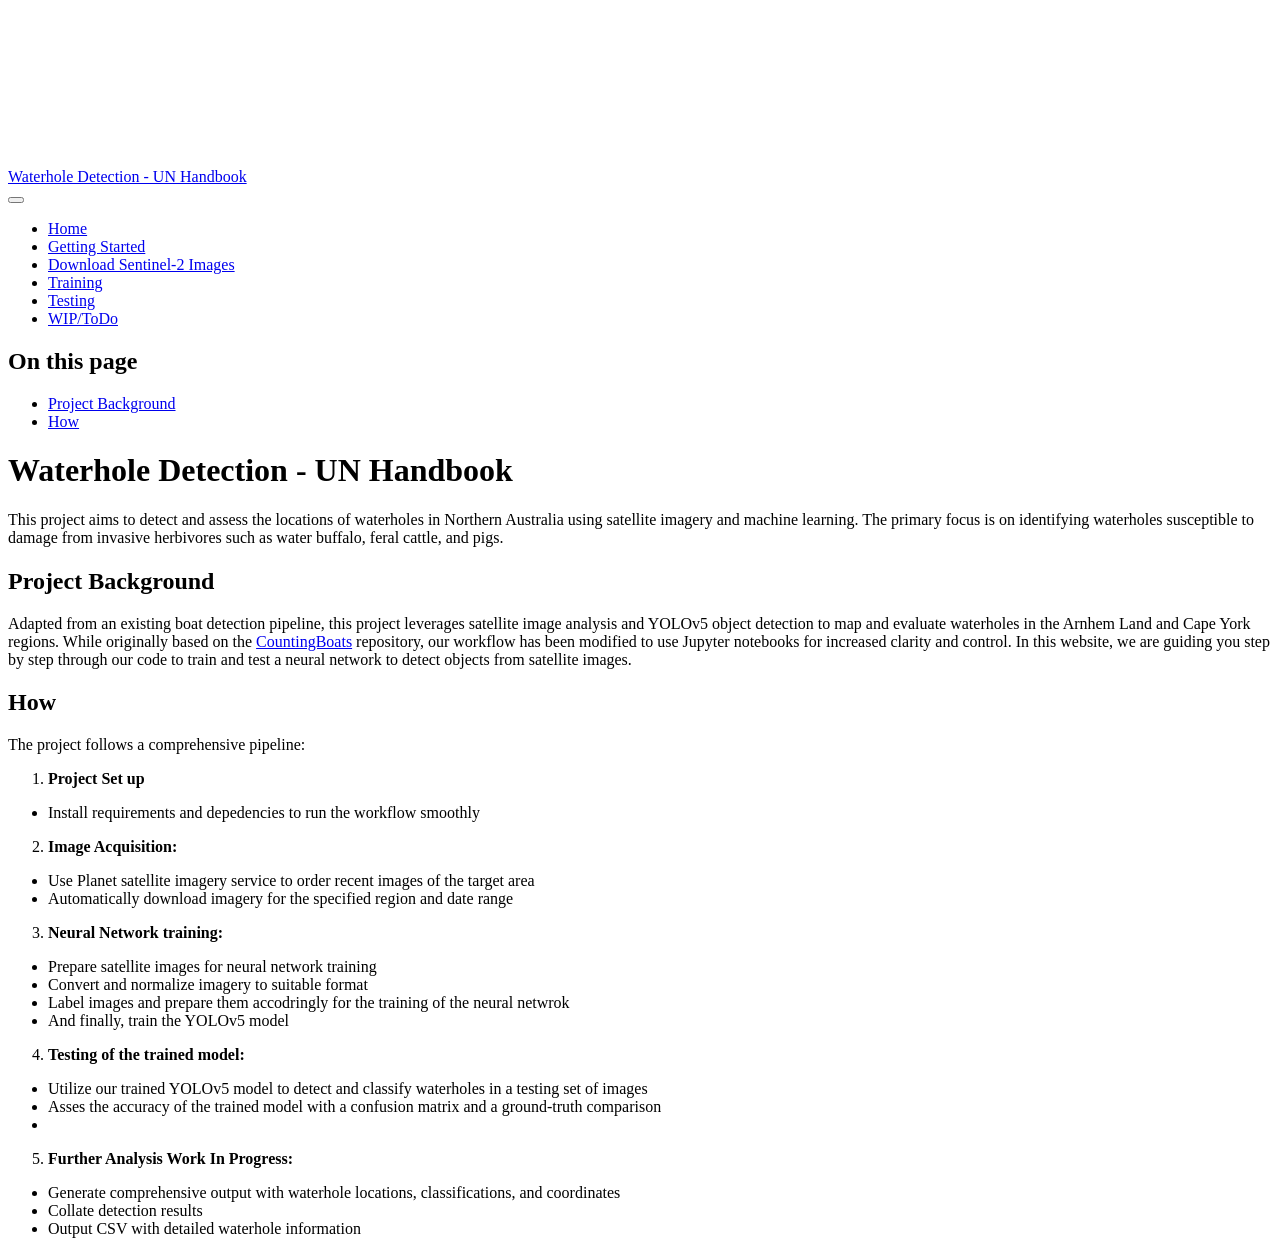
==== docs/index.html @ 1f5b68f4 "checked and updated the GEE download script" ====
<!DOCTYPE html>
<html xmlns="http://www.w3.org/1999/xhtml" lang="en" xml:lang="en"><head>

<meta charset="utf-8">
<meta name="generator" content="quarto-1.8.24">

<meta name="viewport" content="width=device-width, initial-scale=1.0, user-scalable=yes">


<title>Waterhole Detection - UN Handbook</title>
<style>
code{white-space: pre-wrap;}
span.smallcaps{font-variant: small-caps;}
div.columns{display: flex; gap: min(4vw, 1.5em);}
div.column{flex: auto; overflow-x: auto;}
div.hanging-indent{margin-left: 1.5em; text-indent: -1.5em;}
ul.task-list{list-style: none;}
ul.task-list li input[type="checkbox"] {
  width: 0.8em;
  margin: 0 0.8em 0.2em -1em; /* quarto-specific, see https://github.com/quarto-dev/quarto-cli/issues/4556 */ 
  vertical-align: middle;
}
</style>


<script src="site_libs/quarto-nav/quarto-nav.js"></script>
<script src="site_libs/quarto-nav/headroom.min.js"></script>
<script src="site_libs/clipboard/clipboard.min.js"></script>
<script src="site_libs/quarto-search/autocomplete.umd.js"></script>
<script src="site_libs/quarto-search/fuse.min.js"></script>
<script src="site_libs/quarto-search/quarto-search.js"></script>
<meta name="quarto:offset" content="./">
<link href="./icon.png" rel="icon" type="image/png">
<script src="site_libs/quarto-html/quarto.js" type="module"></script>
<script src="site_libs/quarto-html/tabsets/tabsets.js" type="module"></script>
<script src="site_libs/quarto-html/axe/axe-check.js" type="module"></script>
<script src="site_libs/quarto-html/popper.min.js"></script>
<script src="site_libs/quarto-html/tippy.umd.min.js"></script>
<script src="site_libs/quarto-html/anchor.min.js"></script>
<link href="site_libs/quarto-html/tippy.css" rel="stylesheet">
<link href="site_libs/quarto-html/quarto-syntax-highlighting-dc55a5b9e770e841cd82e46aadbfb9b0.css" rel="stylesheet" id="quarto-text-highlighting-styles">
<script src="site_libs/bootstrap/bootstrap.min.js"></script>
<link href="site_libs/bootstrap/bootstrap-icons.css" rel="stylesheet">
<link href="site_libs/bootstrap/bootstrap-5b4ad623e5705c0698d39aec6f10cf02.min.css" rel="stylesheet" append-hash="true" id="quarto-bootstrap" data-mode="light">
<script id="quarto-search-options" type="application/json">{
  "location": "navbar",
  "copy-button": false,
  "collapse-after": 3,
  "panel-placement": "end",
  "type": "overlay",
  "limit": 50,
  "keyboard-shortcut": [
    "f",
    "/",
    "s"
  ],
  "show-item-context": false,
  "language": {
    "search-no-results-text": "No results",
    "search-matching-documents-text": "matching documents",
    "search-copy-link-title": "Copy link to search",
    "search-hide-matches-text": "Hide additional matches",
    "search-more-match-text": "more match in this document",
    "search-more-matches-text": "more matches in this document",
    "search-clear-button-title": "Clear",
    "search-text-placeholder": "",
    "search-detached-cancel-button-title": "Cancel",
    "search-submit-button-title": "Submit",
    "search-label": "Search"
  }
}</script>


<link rel="stylesheet" href="styles.css">
</head>

<body class="nav-fixed quarto-light">

<div id="quarto-search-results"></div>
  <header id="quarto-header" class="headroom fixed-top">
    <nav class="navbar navbar-expand-lg " data-bs-theme="dark">
      <div class="navbar-container container-fluid">
      <div class="navbar-brand-container mx-auto">
    <a href="./index.html" class="navbar-brand navbar-brand-logo">
    </a>
    <a class="navbar-brand" href="./index.html">
    <span class="navbar-title">Waterhole Detection - UN Handbook</span>
    </a>
  </div>
            <div id="quarto-search" class="" title="Search"></div>
          <button class="navbar-toggler" type="button" data-bs-toggle="collapse" data-bs-target="#navbarCollapse" aria-controls="navbarCollapse" role="menu" aria-expanded="false" aria-label="Toggle navigation" onclick="if (window.quartoToggleHeadroom) { window.quartoToggleHeadroom(); }">
  <span class="navbar-toggler-icon"></span>
</button>
          <div class="collapse navbar-collapse" id="navbarCollapse">
            <ul class="navbar-nav navbar-nav-scroll me-auto">
  <li class="nav-item">
    <a class="nav-link active" href="./index.html" aria-current="page"> 
<span class="menu-text">Home</span></a>
  </li>  
  <li class="nav-item">
    <a class="nav-link" href="./about.html"> 
<span class="menu-text">Getting Started</span></a>
  </li>  
  <li class="nav-item">
    <a class="nav-link" href="./S2_download_GEE.html"> 
<span class="menu-text">Download Sentinel-2 Images</span></a>
  </li>  
  <li class="nav-item">
    <a class="nav-link" href="./From_tif_to_trainable_UN.html"> 
<span class="menu-text">Training</span></a>
  </li>  
  <li class="nav-item">
    <a class="nav-link" href="./post_training_UN.html"> 
<span class="menu-text">Testing</span></a>
  </li>  
  <li class="nav-item">
    <a class="nav-link" href="./WIP_toDo_for_Scott&amp;Adri.html"> 
<span class="menu-text">WIP/ToDo</span></a>
  </li>  
</ul>
          </div> <!-- /navcollapse -->
            <div class="quarto-navbar-tools">
</div>
      </div> <!-- /container-fluid -->
    </nav>
</header>
<!-- content -->
<div id="quarto-content" class="quarto-container page-columns page-rows-contents page-layout-article page-navbar">
<!-- sidebar -->
<!-- margin-sidebar -->
    <div id="quarto-margin-sidebar" class="sidebar margin-sidebar">
        <nav id="TOC" role="doc-toc" class="toc-active">
    <h2 id="toc-title">On this page</h2>
   
  <ul>
  <li><a href="#project-background" id="toc-project-background" class="nav-link active" data-scroll-target="#project-background">Project Background</a></li>
  <li><a href="#how" id="toc-how" class="nav-link" data-scroll-target="#how">How</a></li>
  </ul>
</nav>
    </div>
<!-- main -->
<main class="content" id="quarto-document-content">

<header id="title-block-header" class="quarto-title-block default">
<div class="quarto-title">
<h1 class="title">Waterhole Detection - UN Handbook</h1>
</div>



<div class="quarto-title-meta">

    
  
    
  </div>
  


</header>


<p>This project aims to detect and assess the locations of waterholes in Northern Australia using satellite imagery and machine learning. The primary focus is on identifying waterholes susceptible to damage from invasive herbivores such as water buffalo, feral cattle, and pigs.</p>
<section id="project-background" class="level2">
<h2 class="anchored" data-anchor-id="project-background">Project Background</h2>
<p>Adapted from an existing boat detection pipeline, this project leverages satellite image analysis and YOLOv5 object detection to map and evaluate waterholes in the Arnhem Land and Cape York regions. While originally based on the <a href="https://github.com/charlie-turner-314/CountingBoats">CountingBoats</a> repository, our workflow has been modified to use Jupyter notebooks for increased clarity and control. In this website, we are guiding you step by step through our code to train and test a neural network to detect objects from satellite images.</p>
</section>
<section id="how" class="level2">
<h2 class="anchored" data-anchor-id="how">How</h2>
<p>The project follows a comprehensive pipeline:</p>
<ol type="1">
<li><strong>Project Set up</strong></li>
</ol>
<ul>
<li>Install requirements and depedencies to run the workflow smoothly</li>
</ul>
<ol start="2" type="1">
<li><strong>Image Acquisition:</strong></li>
</ol>
<ul>
<li>Use Planet satellite imagery service to order recent images of the target area</li>
<li>Automatically download imagery for the specified region and date range</li>
</ul>
<ol start="3" type="1">
<li><strong>Neural Network training:</strong></li>
</ol>
<ul>
<li>Prepare satellite images for neural network training</li>
<li>Convert and normalize imagery to suitable format</li>
<li>Label images and prepare them accodringly for the training of the neural netwrok</li>
<li>And finally, train the YOLOv5 model</li>
</ul>
<ol start="4" type="1">
<li><strong>Testing of the trained model:</strong></li>
</ol>
<ul>
<li>Utilize our trained YOLOv5 model to detect and classify waterholes in a testing set of images</li>
<li>Asses the accuracy of the trained model with a confusion matrix and a ground-truth comparison</li>
<li></li>
</ul>
<ol start="5" type="1">
<li><strong>Further Analysis Work In Progress:</strong></li>
</ol>
<ul>
<li>Generate comprehensive output with waterhole locations, classifications, and coordinates</li>
<li>Collate detection results</li>
<li>Output CSV with detailed waterhole information</li>
</ul>


</section>

</main> <!-- /main -->
<script id="quarto-html-after-body" type="application/javascript">
  window.document.addEventListener("DOMContentLoaded", function (event) {
    const icon = "";
    const anchorJS = new window.AnchorJS();
    anchorJS.options = {
      placement: 'right',
      icon: icon
    };
    anchorJS.add('.anchored');
    const isCodeAnnotation = (el) => {
      for (const clz of el.classList) {
        if (clz.startsWith('code-annotation-')) {                     
          return true;
        }
      }
      return false;
    }
    const onCopySuccess = function(e) {
      // button target
      const button = e.trigger;
      // don't keep focus
      button.blur();
      // flash "checked"
      button.classList.add('code-copy-button-checked');
      var currentTitle = button.getAttribute("title");
      button.setAttribute("title", "Copied!");
      let tooltip;
      if (window.bootstrap) {
        button.setAttribute("data-bs-toggle", "tooltip");
        button.setAttribute("data-bs-placement", "left");
        button.setAttribute("data-bs-title", "Copied!");
        tooltip = new bootstrap.Tooltip(button, 
          { trigger: "manual", 
            customClass: "code-copy-button-tooltip",
            offset: [0, -8]});
        tooltip.show();    
      }
      setTimeout(function() {
        if (tooltip) {
          tooltip.hide();
          button.removeAttribute("data-bs-title");
          button.removeAttribute("data-bs-toggle");
          button.removeAttribute("data-bs-placement");
        }
        button.setAttribute("title", currentTitle);
        button.classList.remove('code-copy-button-checked');
      }, 1000);
      // clear code selection
      e.clearSelection();
    }
    const getTextToCopy = function(trigger) {
      const outerScaffold = trigger.parentElement.cloneNode(true);
      const codeEl = outerScaffold.querySelector('code');
      for (const childEl of codeEl.children) {
        if (isCodeAnnotation(childEl)) {
          childEl.remove();
        }
      }
      return codeEl.innerText;
    }
    const clipboard = new window.ClipboardJS('.code-copy-button:not([data-in-quarto-modal])', {
      text: getTextToCopy
    });
    clipboard.on('success', onCopySuccess);
    if (window.document.getElementById('quarto-embedded-source-code-modal')) {
      const clipboardModal = new window.ClipboardJS('.code-copy-button[data-in-quarto-modal]', {
        text: getTextToCopy,
        container: window.document.getElementById('quarto-embedded-source-code-modal')
      });
      clipboardModal.on('success', onCopySuccess);
    }
      var localhostRegex = new RegExp(/^(?:http|https):\/\/localhost\:?[0-9]*\//);
      var mailtoRegex = new RegExp(/^mailto:/);
        var filterRegex = new RegExp('/' + window.location.host + '/');
      var isInternal = (href) => {
          return filterRegex.test(href) || localhostRegex.test(href) || mailtoRegex.test(href);
      }
      // Inspect non-navigation links and adorn them if external
     var links = window.document.querySelectorAll('a[href]:not(.nav-link):not(.navbar-brand):not(.toc-action):not(.sidebar-link):not(.sidebar-item-toggle):not(.pagination-link):not(.no-external):not([aria-hidden]):not(.dropdown-item):not(.quarto-navigation-tool):not(.about-link)');
      for (var i=0; i<links.length; i++) {
        const link = links[i];
        if (!isInternal(link.href)) {
          // undo the damage that might have been done by quarto-nav.js in the case of
          // links that we want to consider external
          if (link.dataset.originalHref !== undefined) {
            link.href = link.dataset.originalHref;
          }
        }
      }
    function tippyHover(el, contentFn, onTriggerFn, onUntriggerFn) {
      const config = {
        allowHTML: true,
        maxWidth: 500,
        delay: 100,
        arrow: false,
        appendTo: function(el) {
            return el.parentElement;
        },
        interactive: true,
        interactiveBorder: 10,
        theme: 'quarto',
        placement: 'bottom-start',
      };
      if (contentFn) {
        config.content = contentFn;
      }
      if (onTriggerFn) {
        config.onTrigger = onTriggerFn;
      }
      if (onUntriggerFn) {
        config.onUntrigger = onUntriggerFn;
      }
      window.tippy(el, config); 
    }
    const noterefs = window.document.querySelectorAll('a[role="doc-noteref"]');
    for (var i=0; i<noterefs.length; i++) {
      const ref = noterefs[i];
      tippyHover(ref, function() {
        // use id or data attribute instead here
        let href = ref.getAttribute('data-footnote-href') || ref.getAttribute('href');
        try { href = new URL(href).hash; } catch {}
        const id = href.replace(/^#\/?/, "");
        const note = window.document.getElementById(id);
        if (note) {
          return note.innerHTML;
        } else {
          return "";
        }
      });
    }
    const xrefs = window.document.querySelectorAll('a.quarto-xref');
    const processXRef = (id, note) => {
      // Strip column container classes
      const stripColumnClz = (el) => {
        el.classList.remove("page-full", "page-columns");
        if (el.children) {
          for (const child of el.children) {
            stripColumnClz(child);
          }
        }
      }
      stripColumnClz(note)
      if (id === null || id.startsWith('sec-')) {
        // Special case sections, only their first couple elements
        const container = document.createElement("div");
        if (note.children && note.children.length > 2) {
          container.appendChild(note.children[0].cloneNode(true));
          for (let i = 1; i < note.children.length; i++) {
            const child = note.children[i];
            if (child.tagName === "P" && child.innerText === "") {
              continue;
            } else {
              container.appendChild(child.cloneNode(true));
              break;
            }
          }
          if (window.Quarto?.typesetMath) {
            window.Quarto.typesetMath(container);
          }
          return container.innerHTML
        } else {
          if (window.Quarto?.typesetMath) {
            window.Quarto.typesetMath(note);
          }
          return note.innerHTML;
        }
      } else {
        // Remove any anchor links if they are present
        const anchorLink = note.querySelector('a.anchorjs-link');
        if (anchorLink) {
          anchorLink.remove();
        }
        if (window.Quarto?.typesetMath) {
          window.Quarto.typesetMath(note);
        }
        if (note.classList.contains("callout")) {
          return note.outerHTML;
        } else {
          return note.innerHTML;
        }
      }
    }
    for (var i=0; i<xrefs.length; i++) {
      const xref = xrefs[i];
      tippyHover(xref, undefined, function(instance) {
        instance.disable();
        let url = xref.getAttribute('href');
        let hash = undefined; 
        if (url.startsWith('#')) {
          hash = url;
        } else {
          try { hash = new URL(url).hash; } catch {}
        }
        if (hash) {
          const id = hash.replace(/^#\/?/, "");
          const note = window.document.getElementById(id);
          if (note !== null) {
            try {
              const html = processXRef(id, note.cloneNode(true));
              instance.setContent(html);
            } finally {
              instance.enable();
              instance.show();
            }
          } else {
            // See if we can fetch this
            fetch(url.split('#')[0])
            .then(res => res.text())
            .then(html => {
              const parser = new DOMParser();
              const htmlDoc = parser.parseFromString(html, "text/html");
              const note = htmlDoc.getElementById(id);
              if (note !== null) {
                const html = processXRef(id, note);
                instance.setContent(html);
              } 
            }).finally(() => {
              instance.enable();
              instance.show();
            });
          }
        } else {
          // See if we can fetch a full url (with no hash to target)
          // This is a special case and we should probably do some content thinning / targeting
          fetch(url)
          .then(res => res.text())
          .then(html => {
            const parser = new DOMParser();
            const htmlDoc = parser.parseFromString(html, "text/html");
            const note = htmlDoc.querySelector('main.content');
            if (note !== null) {
              // This should only happen for chapter cross references
              // (since there is no id in the URL)
              // remove the first header
              if (note.children.length > 0 && note.children[0].tagName === "HEADER") {
                note.children[0].remove();
              }
              const html = processXRef(null, note);
              instance.setContent(html);
            } 
          }).finally(() => {
            instance.enable();
            instance.show();
          });
        }
      }, function(instance) {
      });
    }
        let selectedAnnoteEl;
        const selectorForAnnotation = ( cell, annotation) => {
          let cellAttr = 'data-code-cell="' + cell + '"';
          let lineAttr = 'data-code-annotation="' +  annotation + '"';
          const selector = 'span[' + cellAttr + '][' + lineAttr + ']';
          return selector;
        }
        const selectCodeLines = (annoteEl) => {
          const doc = window.document;
          const targetCell = annoteEl.getAttribute("data-target-cell");
          const targetAnnotation = annoteEl.getAttribute("data-target-annotation");
          const annoteSpan = window.document.querySelector(selectorForAnnotation(targetCell, targetAnnotation));
          const lines = annoteSpan.getAttribute("data-code-lines").split(",");
          const lineIds = lines.map((line) => {
            return targetCell + "-" + line;
          })
          let top = null;
          let height = null;
          let parent = null;
          if (lineIds.length > 0) {
              //compute the position of the single el (top and bottom and make a div)
              const el = window.document.getElementById(lineIds[0]);
              top = el.offsetTop;
              height = el.offsetHeight;
              parent = el.parentElement.parentElement;
            if (lineIds.length > 1) {
              const lastEl = window.document.getElementById(lineIds[lineIds.length - 1]);
              const bottom = lastEl.offsetTop + lastEl.offsetHeight;
              height = bottom - top;
            }
            if (top !== null && height !== null && parent !== null) {
              // cook up a div (if necessary) and position it 
              let div = window.document.getElementById("code-annotation-line-highlight");
              if (div === null) {
                div = window.document.createElement("div");
                div.setAttribute("id", "code-annotation-line-highlight");
                div.style.position = 'absolute';
                parent.appendChild(div);
              }
              div.style.top = top - 2 + "px";
              div.style.height = height + 4 + "px";
              div.style.left = 0;
              let gutterDiv = window.document.getElementById("code-annotation-line-highlight-gutter");
              if (gutterDiv === null) {
                gutterDiv = window.document.createElement("div");
                gutterDiv.setAttribute("id", "code-annotation-line-highlight-gutter");
                gutterDiv.style.position = 'absolute';
                const codeCell = window.document.getElementById(targetCell);
                const gutter = codeCell.querySelector('.code-annotation-gutter');
                gutter.appendChild(gutterDiv);
              }
              gutterDiv.style.top = top - 2 + "px";
              gutterDiv.style.height = height + 4 + "px";
            }
            selectedAnnoteEl = annoteEl;
          }
        };
        const unselectCodeLines = () => {
          const elementsIds = ["code-annotation-line-highlight", "code-annotation-line-highlight-gutter"];
          elementsIds.forEach((elId) => {
            const div = window.document.getElementById(elId);
            if (div) {
              div.remove();
            }
          });
          selectedAnnoteEl = undefined;
        };
          // Handle positioning of the toggle
      window.addEventListener(
        "resize",
        throttle(() => {
          elRect = undefined;
          if (selectedAnnoteEl) {
            selectCodeLines(selectedAnnoteEl);
          }
        }, 10)
      );
      function throttle(fn, ms) {
      let throttle = false;
      let timer;
        return (...args) => {
          if(!throttle) { // first call gets through
              fn.apply(this, args);
              throttle = true;
          } else { // all the others get throttled
              if(timer) clearTimeout(timer); // cancel #2
              timer = setTimeout(() => {
                fn.apply(this, args);
                timer = throttle = false;
              }, ms);
          }
        };
      }
        // Attach click handler to the DT
        const annoteDls = window.document.querySelectorAll('dt[data-target-cell]');
        for (const annoteDlNode of annoteDls) {
          annoteDlNode.addEventListener('click', (event) => {
            const clickedEl = event.target;
            if (clickedEl !== selectedAnnoteEl) {
              unselectCodeLines();
              const activeEl = window.document.querySelector('dt[data-target-cell].code-annotation-active');
              if (activeEl) {
                activeEl.classList.remove('code-annotation-active');
              }
              selectCodeLines(clickedEl);
              clickedEl.classList.add('code-annotation-active');
            } else {
              // Unselect the line
              unselectCodeLines();
              clickedEl.classList.remove('code-annotation-active');
            }
          });
        }
    const findCites = (el) => {
      const parentEl = el.parentElement;
      if (parentEl) {
        const cites = parentEl.dataset.cites;
        if (cites) {
          return {
            el,
            cites: cites.split(' ')
          };
        } else {
          return findCites(el.parentElement)
        }
      } else {
        return undefined;
      }
    };
    var bibliorefs = window.document.querySelectorAll('a[role="doc-biblioref"]');
    for (var i=0; i<bibliorefs.length; i++) {
      const ref = bibliorefs[i];
      const citeInfo = findCites(ref);
      if (citeInfo) {
        tippyHover(citeInfo.el, function() {
          var popup = window.document.createElement('div');
          citeInfo.cites.forEach(function(cite) {
            var citeDiv = window.document.createElement('div');
            citeDiv.classList.add('hanging-indent');
            citeDiv.classList.add('csl-entry');
            var biblioDiv = window.document.getElementById('ref-' + cite);
            if (biblioDiv) {
              citeDiv.innerHTML = biblioDiv.innerHTML;
            }
            popup.appendChild(citeDiv);
          });
          return popup.innerHTML;
        });
      }
    }
  });
  </script>
</div> <!-- /content -->




</body></html>
---- docs/site_libs/quarto-html/tippy.css ----
.tippy-box[data-animation=fade][data-state=hidden]{opacity:0}[data-tippy-root]{max-width:calc(100vw - 10px)}.tippy-box{position:relative;background-color:#333;color:#fff;border-radius:4px;font-size:14px;line-height:1.4;white-space:normal;outline:0;transition-property:transform,visibility,opacity}.tippy-box[data-placement^=top]>.tippy-arrow{bottom:0}.tippy-box[data-placement^=top]>.tippy-arrow:before{bottom:-7px;left:0;border-width:8px 8px 0;border-top-color:initial;transform-origin:center top}.tippy-box[data-placement^=bottom]>.tippy-arrow{top:0}.tippy-box[data-placement^=bottom]>.tippy-arrow:before{top:-7px;left:0;border-width:0 8px 8px;border-bottom-color:initial;transform-origin:center bottom}.tippy-box[data-placement^=left]>.tippy-arrow{right:0}.tippy-box[data-placement^=left]>.tippy-arrow:before{border-width:8px 0 8px 8px;border-left-color:initial;right:-7px;transform-origin:center left}.tippy-box[data-placement^=right]>.tippy-arrow{left:0}.tippy-box[data-placement^=right]>.tippy-arrow:before{left:-7px;border-width:8px 8px 8px 0;border-right-color:initial;transform-origin:center right}.tippy-box[data-inertia][data-state=visible]{transition-timing-function:cubic-bezier(.54,1.5,.38,1.11)}.tippy-arrow{width:16px;height:16px;color:#333}.tippy-arrow:before{content:"";position:absolute;border-color:transparent;border-style:solid}.tippy-content{position:relative;padding:5px 9px;z-index:1}
---- docs/site_libs/quarto-html/quarto-syntax-highlighting-dc55a5b9e770e841cd82e46aadbfb9b0.css ----
/* quarto syntax highlight colors */
:root {
  --quarto-hl-ot-color: #003B4F;
  --quarto-hl-at-color: #657422;
  --quarto-hl-ss-color: #20794D;
  --quarto-hl-an-color: #5E5E5E;
  --quarto-hl-fu-color: #4758AB;
  --quarto-hl-st-color: #20794D;
  --quarto-hl-cf-color: #003B4F;
  --quarto-hl-op-color: #5E5E5E;
  --quarto-hl-er-color: #AD0000;
  --quarto-hl-bn-color: #AD0000;
  --quarto-hl-al-color: #AD0000;
  --quarto-hl-va-color: #111111;
  --quarto-hl-bu-color: inherit;
  --quarto-hl-ex-color: inherit;
  --quarto-hl-pp-color: #AD0000;
  --quarto-hl-in-color: #5E5E5E;
  --quarto-hl-vs-color: #20794D;
  --quarto-hl-wa-color: #5E5E5E;
  --quarto-hl-do-color: #5E5E5E;
  --quarto-hl-im-color: #00769E;
  --quarto-hl-ch-color: #20794D;
  --quarto-hl-dt-color: #AD0000;
  --quarto-hl-fl-color: #AD0000;
  --quarto-hl-co-color: #5E5E5E;
  --quarto-hl-cv-color: #5E5E5E;
  --quarto-hl-cn-color: #8f5902;
  --quarto-hl-sc-color: #5E5E5E;
  --quarto-hl-dv-color: #AD0000;
  --quarto-hl-kw-color: #003B4F;
}

/* other quarto variables */
:root {
  --quarto-font-monospace: SFMono-Regular, Menlo, Monaco, Consolas, "Liberation Mono", "Courier New", monospace;
}

/* syntax highlight based on Pandoc's rules */
pre > code.sourceCode > span {
  color: #003B4F;
}

code.sourceCode > span {
  color: #003B4F;
}

div.sourceCode,
div.sourceCode pre.sourceCode {
  color: #003B4F;
}

/* Normal */
code span {
  color: #003B4F;
}

/* Alert */
code span.al {
  color: #AD0000;
  font-style: inherit;
}

/* Annotation */
code span.an {
  color: #5E5E5E;
  font-style: inherit;
}

/* Attribute */
code span.at {
  color: #657422;
  font-style: inherit;
}

/* BaseN */
code span.bn {
  color: #AD0000;
  font-style: inherit;
}

/* BuiltIn */
code span.bu {
  font-style: inherit;
}

/* ControlFlow */
code span.cf {
  color: #003B4F;
  font-weight: bold;
  font-style: inherit;
}

/* Char */
code span.ch {
  color: #20794D;
  font-style: inherit;
}

/* Constant */
code span.cn {
  color: #8f5902;
  font-style: inherit;
}

/* Comment */
code span.co {
  color: #5E5E5E;
  font-style: inherit;
}

/* CommentVar */
code span.cv {
  color: #5E5E5E;
  font-style: italic;
}

/* Documentation */
code span.do {
  color: #5E5E5E;
  font-style: italic;
}

/* DataType */
code span.dt {
  color: #AD0000;
  font-style: inherit;
}

/* DecVal */
code span.dv {
  color: #AD0000;
  font-style: inherit;
}

/* Error */
code span.er {
  color: #AD0000;
  font-style: inherit;
}

/* Extension */
code span.ex {
  font-style: inherit;
}

/* Float */
code span.fl {
  color: #AD0000;
  font-style: inherit;
}

/* Function */
code span.fu {
  color: #4758AB;
  font-style: inherit;
}

/* Import */
code span.im {
  color: #00769E;
  font-style: inherit;
}

/* Information */
code span.in {
  color: #5E5E5E;
  font-style: inherit;
}

/* Keyword */
code span.kw {
  color: #003B4F;
  font-weight: bold;
  font-style: inherit;
}

/* Operator */
code span.op {
  color: #5E5E5E;
  font-style: inherit;
}

/* Other */
code span.ot {
  color: #003B4F;
  font-style: inherit;
}

/* Preprocessor */
code span.pp {
  color: #AD0000;
  font-style: inherit;
}

/* SpecialChar */
code span.sc {
  color: #5E5E5E;
  font-style: inherit;
}

/* SpecialString */
code span.ss {
  color: #20794D;
  font-style: inherit;
}

/* String */
code span.st {
  color: #20794D;
  font-style: inherit;
}

/* Variable */
code span.va {
  color: #111111;
  font-style: inherit;
}

/* VerbatimString */
code span.vs {
  color: #20794D;
  font-style: inherit;
}

/* Warning */
code span.wa {
  color: #5E5E5E;
  font-style: italic;
}

.prevent-inlining {
  content: "</";
}

/*# sourceMappingURL=21f0b8dca5c347bd0a806dc2ce2adfe3.css.map */
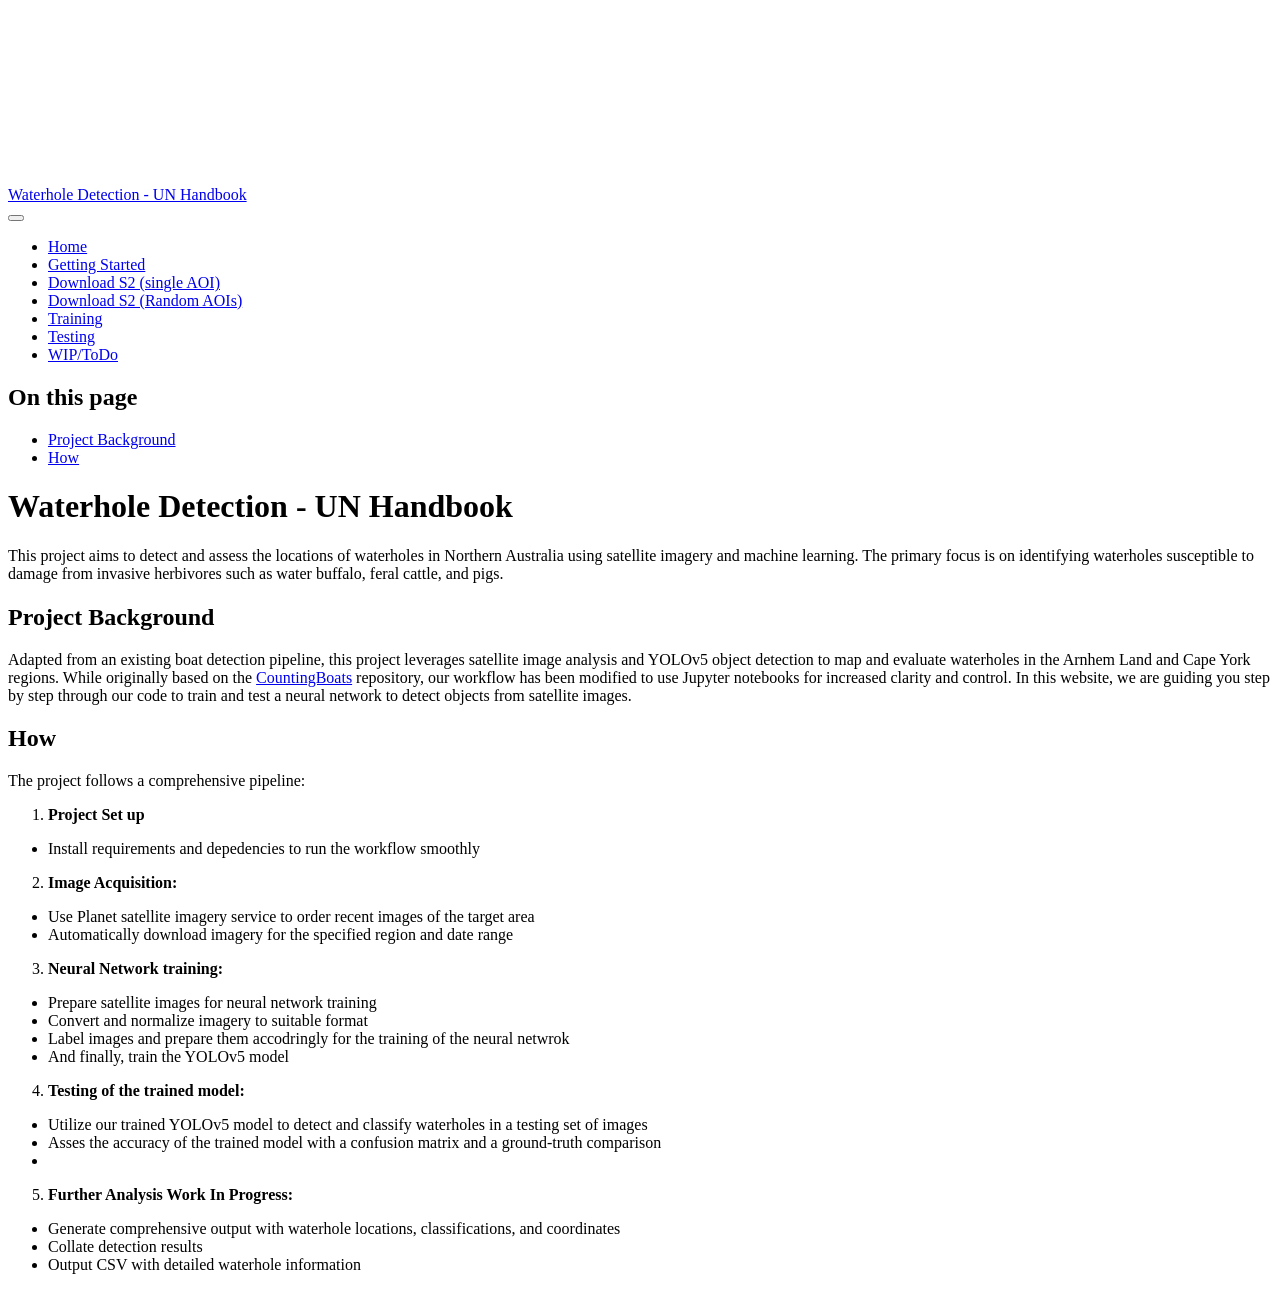
==== commit 87181cb4: "re-rendered website with random sampling notebook" ====
--- a/docs/index.html
+++ b/docs/index.html
@@ -103,10 +103,14 @@
   </li>  
   <li class="nav-item">
     <a class="nav-link" href="./S2_download_GEE.html"> 
-<span class="menu-text">Download Sentinel-2 Images</span></a>
+<span class="menu-text">Download S2 (single AOI)</span></a>
   </li>  
   <li class="nav-item">
-    <a class="nav-link" href="./From_tif_to_trainable_UN.html"> 
+    <a class="nav-link" href="./S2_download_GEE_random_sampling.html"> 
+<span class="menu-text">Download S2 (Random AOIs)</span></a>
+  </li>  
+  <li class="nav-item">
+    <a class="nav-link" href="./From_tif_to_trainable_S2_UN.html"> 
 <span class="menu-text">Training</span></a>
   </li>  
   <li class="nav-item">
--- a/docs/styles.css
+++ b/docs/styles.css
@@ -0,0 +1,6 @@
+/* css styles */
+/* Make large code/output blocks scrollable */
+pre, .cell-output, .cell-output-display {
+  max-height: 800px;   /* limit height */
+  overflow-y: auto;    /* vertical scroll */
+}
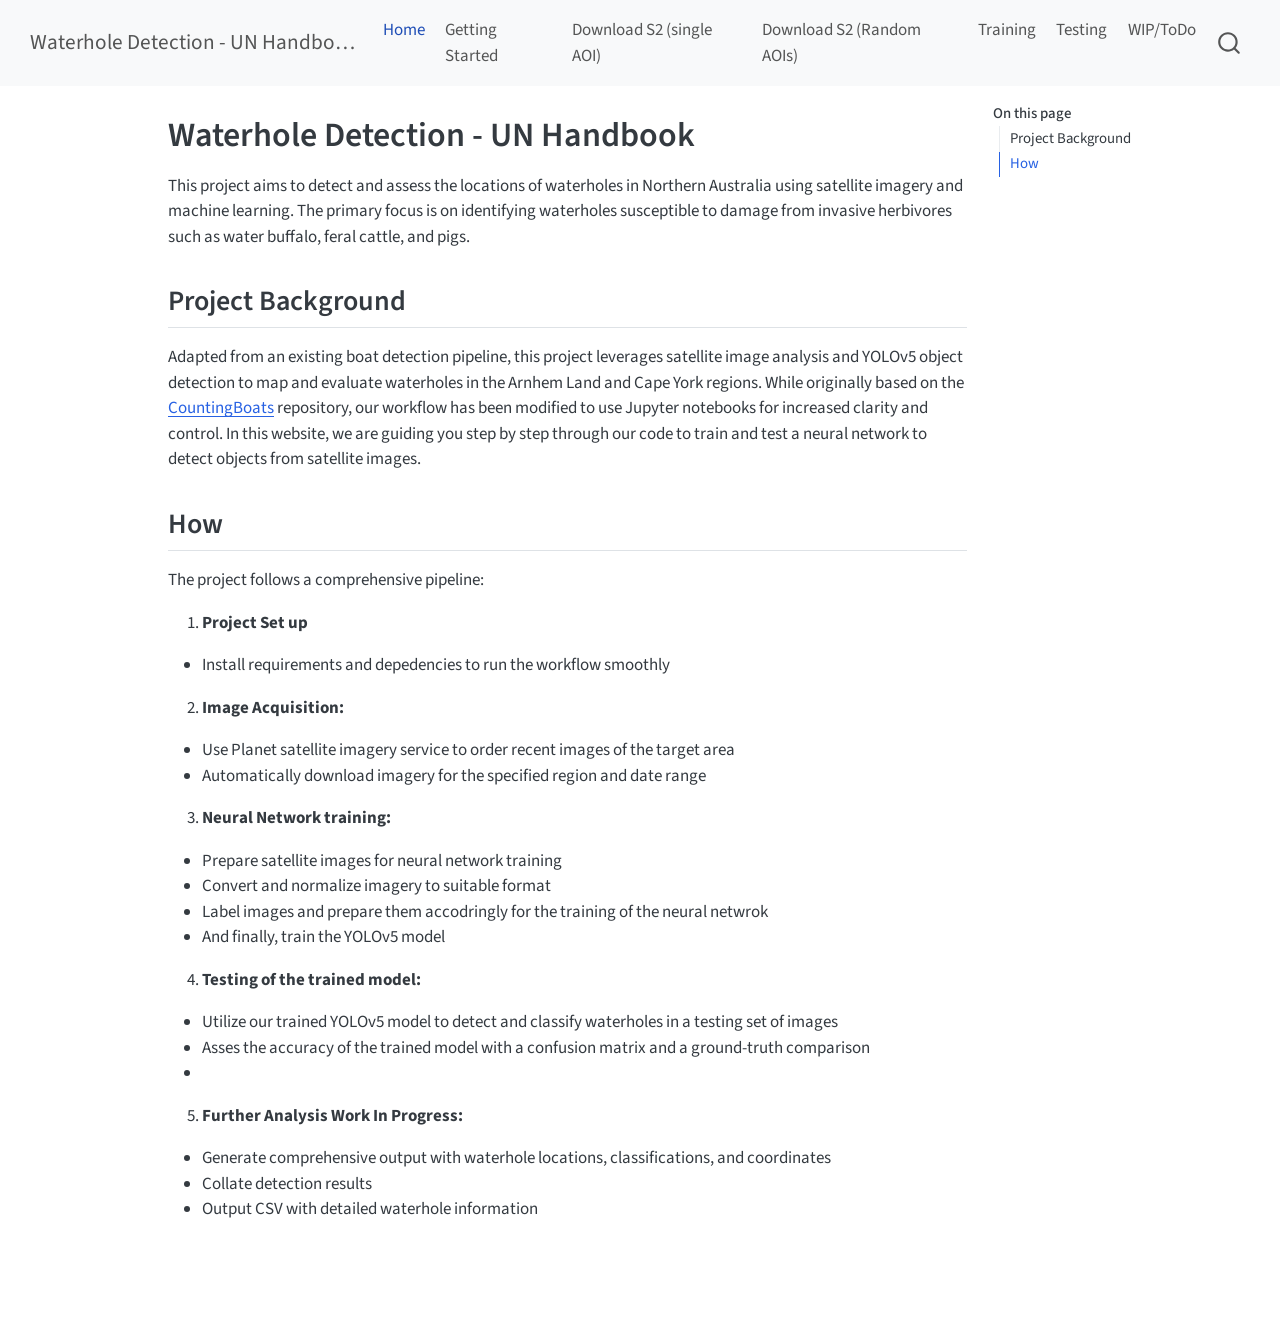
==== commit e79cac3f: "udpated website with sampling S2 images across a period" ====
--- a/docs/index.html
+++ b/docs/index.html
@@ -2,13 +2,16 @@
 <html xmlns="http://www.w3.org/1999/xhtml" lang="en" xml:lang="en"><head>
 
 <meta charset="utf-8">
-<meta name="generator" content="quarto-1.8.24">
+<meta name="generator" content="quarto-1.9.37">
 
 <meta name="viewport" content="width=device-width, initial-scale=1.0, user-scalable=yes">
 
 
 <title>Waterhole Detection - UN Handbook</title>
 <style>
+/* Default styles provided by pandoc.
+** See https://pandoc.org/MANUAL.html#variables-for-html for config info.
+*/
 code{white-space: pre-wrap;}
 span.smallcaps{font-variant: small-caps;}
 div.columns{display: flex; gap: min(4vw, 1.5em);}
@@ -33,15 +36,14 @@
 <link href="./icon.png" rel="icon" type="image/png">
 <script src="site_libs/quarto-html/quarto.js" type="module"></script>
 <script src="site_libs/quarto-html/tabsets/tabsets.js" type="module"></script>
-<script src="site_libs/quarto-html/axe/axe-check.js" type="module"></script>
 <script src="site_libs/quarto-html/popper.min.js"></script>
 <script src="site_libs/quarto-html/tippy.umd.min.js"></script>
 <script src="site_libs/quarto-html/anchor.min.js"></script>
 <link href="site_libs/quarto-html/tippy.css" rel="stylesheet">
-<link href="site_libs/quarto-html/quarto-syntax-highlighting-dc55a5b9e770e841cd82e46aadbfb9b0.css" rel="stylesheet" id="quarto-text-highlighting-styles">
+<link href="site_libs/quarto-html/quarto-syntax-highlighting-7f8f88aac4f3542376d5c11b86a4c14d.css" rel="stylesheet" id="quarto-text-highlighting-styles">
 <script src="site_libs/bootstrap/bootstrap.min.js"></script>
 <link href="site_libs/bootstrap/bootstrap-icons.css" rel="stylesheet">
-<link href="site_libs/bootstrap/bootstrap-5b4ad623e5705c0698d39aec6f10cf02.min.css" rel="stylesheet" append-hash="true" id="quarto-bootstrap" data-mode="light">
+<link href="site_libs/bootstrap/bootstrap-158031087360bce0ff56dc785ce39e06.min.css" rel="stylesheet" append-hash="true" id="quarto-bootstrap" data-mode="light">
 <script id="quarto-search-options" type="application/json">{
   "location": "navbar",
   "copy-button": false,
@@ -81,8 +83,6 @@
     <nav class="navbar navbar-expand-lg " data-bs-theme="dark">
       <div class="navbar-container container-fluid">
       <div class="navbar-brand-container mx-auto">
-    <a href="./index.html" class="navbar-brand navbar-brand-logo">
-    </a>
     <a class="navbar-brand" href="./index.html">
     <span class="navbar-title">Waterhole Detection - UN Handbook</span>
     </a>
--- a/docs/site_libs/quarto-html/quarto-syntax-highlighting-7f8f88aac4f3542376d5c11b86a4c14d.css
+++ b/docs/site_libs/quarto-html/quarto-syntax-highlighting-7f8f88aac4f3542376d5c11b86a4c14d.css
@@ -0,0 +1,236 @@
+/* quarto syntax highlight colors */
+:root {
+  --quarto-hl-ot-color: #003B4F;
+  --quarto-hl-at-color: #657422;
+  --quarto-hl-ss-color: #20794D;
+  --quarto-hl-an-color: #5E5E5E;
+  --quarto-hl-fu-color: #4758AB;
+  --quarto-hl-st-color: #20794D;
+  --quarto-hl-cf-color: #003B4F;
+  --quarto-hl-op-color: #5E5E5E;
+  --quarto-hl-er-color: #AD0000;
+  --quarto-hl-bn-color: #AD0000;
+  --quarto-hl-al-color: #AD0000;
+  --quarto-hl-va-color: #111111;
+  --quarto-hl-bu-color: inherit;
+  --quarto-hl-ex-color: inherit;
+  --quarto-hl-pp-color: #AD0000;
+  --quarto-hl-in-color: #5E5E5E;
+  --quarto-hl-vs-color: #20794D;
+  --quarto-hl-wa-color: #5E5E5E;
+  --quarto-hl-do-color: #5E5E5E;
+  --quarto-hl-im-color: #00769E;
+  --quarto-hl-ch-color: #20794D;
+  --quarto-hl-dt-color: #AD0000;
+  --quarto-hl-fl-color: #AD0000;
+  --quarto-hl-co-color: #5E5E5E;
+  --quarto-hl-cv-color: #5E5E5E;
+  --quarto-hl-cn-color: #8f5902;
+  --quarto-hl-sc-color: #5E5E5E;
+  --quarto-hl-dv-color: #AD0000;
+  --quarto-hl-kw-color: #003B4F;
+}
+
+/* other quarto variables */
+:root {
+  --quarto-font-monospace: SFMono-Regular, Menlo, Monaco, Consolas, "Liberation Mono", "Courier New", monospace;
+}
+
+/* syntax highlight based on Pandoc's rules */
+pre > code.sourceCode > span {
+  color: #003B4F;
+}
+
+code.sourceCode > span {
+  color: #003B4F;
+}
+
+div.sourceCode,
+div.sourceCode pre.sourceCode {
+  color: #003B4F;
+}
+
+/* Normal */
+code span {
+  color: #003B4F;
+}
+
+/* Alert */
+code span.al {
+  color: #AD0000;
+  font-style: inherit;
+}
+
+/* Annotation */
+code span.an {
+  color: #5E5E5E;
+  font-style: inherit;
+}
+
+/* Attribute */
+code span.at {
+  color: #657422;
+  font-style: inherit;
+}
+
+/* BaseN */
+code span.bn {
+  color: #AD0000;
+  font-style: inherit;
+}
+
+/* BuiltIn */
+code span.bu {
+  font-style: inherit;
+}
+
+/* ControlFlow */
+code span.cf {
+  color: #003B4F;
+  font-weight: bold;
+  font-style: inherit;
+}
+
+/* Char */
+code span.ch {
+  color: #20794D;
+  font-style: inherit;
+}
+
+/* Constant */
+code span.cn {
+  color: #8f5902;
+  font-style: inherit;
+}
+
+/* Comment */
+code span.co {
+  color: #5E5E5E;
+  font-style: inherit;
+}
+
+/* CommentVar */
+code span.cv {
+  color: #5E5E5E;
+  font-style: italic;
+}
+
+/* Documentation */
+code span.do {
+  color: #5E5E5E;
+  font-style: italic;
+}
+
+/* DataType */
+code span.dt {
+  color: #AD0000;
+  font-style: inherit;
+}
+
+/* DecVal */
+code span.dv {
+  color: #AD0000;
+  font-style: inherit;
+}
+
+/* Error */
+code span.er {
+  color: #AD0000;
+  font-style: inherit;
+}
+
+/* Extension */
+code span.ex {
+  font-style: inherit;
+}
+
+/* Float */
+code span.fl {
+  color: #AD0000;
+  font-style: inherit;
+}
+
+/* Function */
+code span.fu {
+  color: #4758AB;
+  font-style: inherit;
+}
+
+/* Import */
+code span.im {
+  color: #00769E;
+  font-style: inherit;
+}
+
+/* Information */
+code span.in {
+  color: #5E5E5E;
+  font-style: inherit;
+}
+
+/* Keyword */
+code span.kw {
+  color: #003B4F;
+  font-weight: bold;
+  font-style: inherit;
+}
+
+/* Operator */
+code span.op {
+  color: #5E5E5E;
+  font-style: inherit;
+}
+
+/* Other */
+code span.ot {
+  color: #003B4F;
+  font-style: inherit;
+}
+
+/* Preprocessor */
+code span.pp {
+  color: #AD0000;
+  font-style: inherit;
+}
+
+/* SpecialChar */
+code span.sc {
+  color: #5E5E5E;
+  font-style: inherit;
+}
+
+/* SpecialString */
+code span.ss {
+  color: #20794D;
+  font-style: inherit;
+}
+
+/* String */
+code span.st {
+  color: #20794D;
+  font-style: inherit;
+}
+
+/* Variable */
+code span.va {
+  color: #111111;
+  font-style: inherit;
+}
+
+/* VerbatimString */
+code span.vs {
+  color: #20794D;
+  font-style: inherit;
+}
+
+/* Warning */
+code span.wa {
+  color: #5E5E5E;
+  font-style: italic;
+}
+
+.prevent-inlining {
+  content: "</";
+}
+
+/*# sourceMappingURL=789ad8cd35626ba772517505b42a116e.css.map */
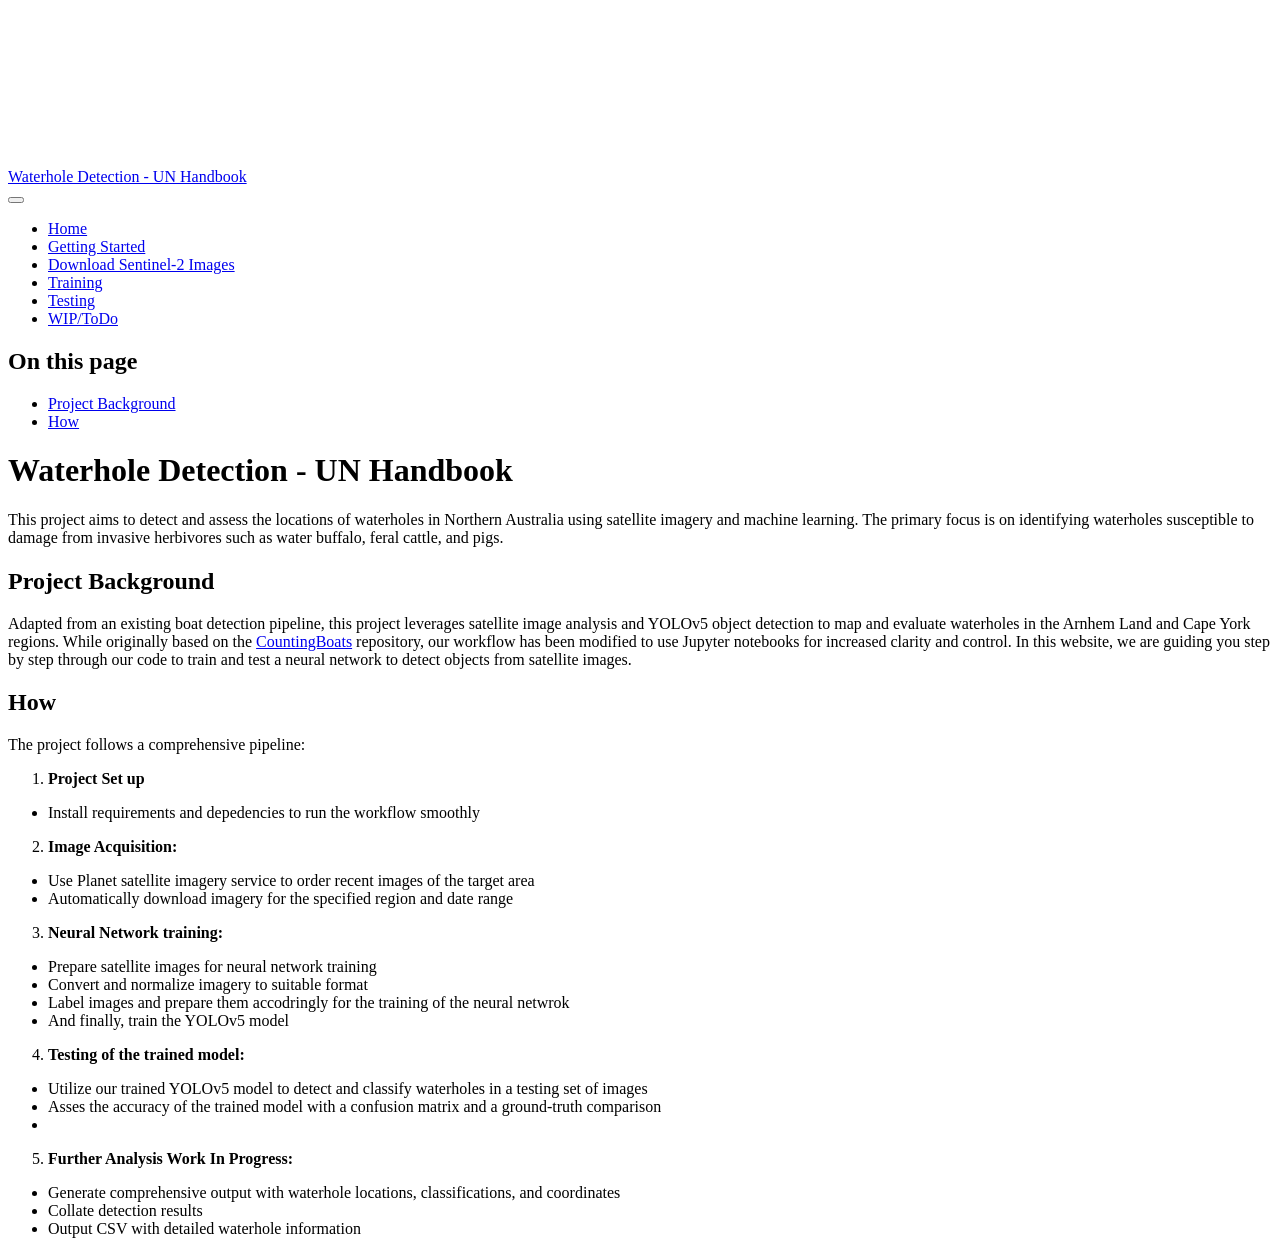
==== commit d0543763: "completed model run - training script working fully" ====
--- a/docs/index.html
+++ b/docs/index.html
@@ -2,16 +2,13 @@
 <html xmlns="http://www.w3.org/1999/xhtml" lang="en" xml:lang="en"><head>
 
 <meta charset="utf-8">
-<meta name="generator" content="quarto-1.9.37">
+<meta name="generator" content="quarto-1.8.24">
 
 <meta name="viewport" content="width=device-width, initial-scale=1.0, user-scalable=yes">
 
 
 <title>Waterhole Detection - UN Handbook</title>
 <style>
-/* Default styles provided by pandoc.
-** See https://pandoc.org/MANUAL.html#variables-for-html for config info.
-*/
 code{white-space: pre-wrap;}
 span.smallcaps{font-variant: small-caps;}
 div.columns{display: flex; gap: min(4vw, 1.5em);}
@@ -36,14 +33,15 @@
 <link href="./icon.png" rel="icon" type="image/png">
 <script src="site_libs/quarto-html/quarto.js" type="module"></script>
 <script src="site_libs/quarto-html/tabsets/tabsets.js" type="module"></script>
+<script src="site_libs/quarto-html/axe/axe-check.js" type="module"></script>
 <script src="site_libs/quarto-html/popper.min.js"></script>
 <script src="site_libs/quarto-html/tippy.umd.min.js"></script>
 <script src="site_libs/quarto-html/anchor.min.js"></script>
 <link href="site_libs/quarto-html/tippy.css" rel="stylesheet">
-<link href="site_libs/quarto-html/quarto-syntax-highlighting-7f8f88aac4f3542376d5c11b86a4c14d.css" rel="stylesheet" id="quarto-text-highlighting-styles">
+<link href="site_libs/quarto-html/quarto-syntax-highlighting-dc55a5b9e770e841cd82e46aadbfb9b0.css" rel="stylesheet" id="quarto-text-highlighting-styles">
 <script src="site_libs/bootstrap/bootstrap.min.js"></script>
 <link href="site_libs/bootstrap/bootstrap-icons.css" rel="stylesheet">
-<link href="site_libs/bootstrap/bootstrap-158031087360bce0ff56dc785ce39e06.min.css" rel="stylesheet" append-hash="true" id="quarto-bootstrap" data-mode="light">
+<link href="site_libs/bootstrap/bootstrap-5b4ad623e5705c0698d39aec6f10cf02.min.css" rel="stylesheet" append-hash="true" id="quarto-bootstrap" data-mode="light">
 <script id="quarto-search-options" type="application/json">{
   "location": "navbar",
   "copy-button": false,
@@ -83,6 +81,8 @@
     <nav class="navbar navbar-expand-lg " data-bs-theme="dark">
       <div class="navbar-container container-fluid">
       <div class="navbar-brand-container mx-auto">
+    <a href="./index.html" class="navbar-brand navbar-brand-logo">
+    </a>
     <a class="navbar-brand" href="./index.html">
     <span class="navbar-title">Waterhole Detection - UN Handbook</span>
     </a>
@@ -103,11 +103,7 @@
   </li>  
   <li class="nav-item">
     <a class="nav-link" href="./S2_download_GEE.html"> 
-<span class="menu-text">Download S2 (single AOI)</span></a>
-  </li>  
-  <li class="nav-item">
-    <a class="nav-link" href="./S2_download_GEE_random_sampling.html"> 
-<span class="menu-text">Download S2 (Random AOIs)</span></a>
+<span class="menu-text">Download Sentinel-2 Images</span></a>
   </li>  
   <li class="nav-item">
     <a class="nav-link" href="./From_tif_to_trainable_S2_UN.html"> 
--- a/docs/site_libs/quarto-html/quarto-syntax-highlighting-dc55a5b9e770e841cd82e46aadbfb9b0.css
+++ b/docs/site_libs/quarto-html/quarto-syntax-highlighting-dc55a5b9e770e841cd82e46aadbfb9b0.css
@@ -0,0 +1,236 @@
+/* quarto syntax highlight colors */
+:root {
+  --quarto-hl-ot-color: #003B4F;
+  --quarto-hl-at-color: #657422;
+  --quarto-hl-ss-color: #20794D;
+  --quarto-hl-an-color: #5E5E5E;
+  --quarto-hl-fu-color: #4758AB;
+  --quarto-hl-st-color: #20794D;
+  --quarto-hl-cf-color: #003B4F;
+  --quarto-hl-op-color: #5E5E5E;
+  --quarto-hl-er-color: #AD0000;
+  --quarto-hl-bn-color: #AD0000;
+  --quarto-hl-al-color: #AD0000;
+  --quarto-hl-va-color: #111111;
+  --quarto-hl-bu-color: inherit;
+  --quarto-hl-ex-color: inherit;
+  --quarto-hl-pp-color: #AD0000;
+  --quarto-hl-in-color: #5E5E5E;
+  --quarto-hl-vs-color: #20794D;
+  --quarto-hl-wa-color: #5E5E5E;
+  --quarto-hl-do-color: #5E5E5E;
+  --quarto-hl-im-color: #00769E;
+  --quarto-hl-ch-color: #20794D;
+  --quarto-hl-dt-color: #AD0000;
+  --quarto-hl-fl-color: #AD0000;
+  --quarto-hl-co-color: #5E5E5E;
+  --quarto-hl-cv-color: #5E5E5E;
+  --quarto-hl-cn-color: #8f5902;
+  --quarto-hl-sc-color: #5E5E5E;
+  --quarto-hl-dv-color: #AD0000;
+  --quarto-hl-kw-color: #003B4F;
+}
+
+/* other quarto variables */
+:root {
+  --quarto-font-monospace: SFMono-Regular, Menlo, Monaco, Consolas, "Liberation Mono", "Courier New", monospace;
+}
+
+/* syntax highlight based on Pandoc's rules */
+pre > code.sourceCode > span {
+  color: #003B4F;
+}
+
+code.sourceCode > span {
+  color: #003B4F;
+}
+
+div.sourceCode,
+div.sourceCode pre.sourceCode {
+  color: #003B4F;
+}
+
+/* Normal */
+code span {
+  color: #003B4F;
+}
+
+/* Alert */
+code span.al {
+  color: #AD0000;
+  font-style: inherit;
+}
+
+/* Annotation */
+code span.an {
+  color: #5E5E5E;
+  font-style: inherit;
+}
+
+/* Attribute */
+code span.at {
+  color: #657422;
+  font-style: inherit;
+}
+
+/* BaseN */
+code span.bn {
+  color: #AD0000;
+  font-style: inherit;
+}
+
+/* BuiltIn */
+code span.bu {
+  font-style: inherit;
+}
+
+/* ControlFlow */
+code span.cf {
+  color: #003B4F;
+  font-weight: bold;
+  font-style: inherit;
+}
+
+/* Char */
+code span.ch {
+  color: #20794D;
+  font-style: inherit;
+}
+
+/* Constant */
+code span.cn {
+  color: #8f5902;
+  font-style: inherit;
+}
+
+/* Comment */
+code span.co {
+  color: #5E5E5E;
+  font-style: inherit;
+}
+
+/* CommentVar */
+code span.cv {
+  color: #5E5E5E;
+  font-style: italic;
+}
+
+/* Documentation */
+code span.do {
+  color: #5E5E5E;
+  font-style: italic;
+}
+
+/* DataType */
+code span.dt {
+  color: #AD0000;
+  font-style: inherit;
+}
+
+/* DecVal */
+code span.dv {
+  color: #AD0000;
+  font-style: inherit;
+}
+
+/* Error */
+code span.er {
+  color: #AD0000;
+  font-style: inherit;
+}
+
+/* Extension */
+code span.ex {
+  font-style: inherit;
+}
+
+/* Float */
+code span.fl {
+  color: #AD0000;
+  font-style: inherit;
+}
+
+/* Function */
+code span.fu {
+  color: #4758AB;
+  font-style: inherit;
+}
+
+/* Import */
+code span.im {
+  color: #00769E;
+  font-style: inherit;
+}
+
+/* Information */
+code span.in {
+  color: #5E5E5E;
+  font-style: inherit;
+}
+
+/* Keyword */
+code span.kw {
+  color: #003B4F;
+  font-weight: bold;
+  font-style: inherit;
+}
+
+/* Operator */
+code span.op {
+  color: #5E5E5E;
+  font-style: inherit;
+}
+
+/* Other */
+code span.ot {
+  color: #003B4F;
+  font-style: inherit;
+}
+
+/* Preprocessor */
+code span.pp {
+  color: #AD0000;
+  font-style: inherit;
+}
+
+/* SpecialChar */
+code span.sc {
+  color: #5E5E5E;
+  font-style: inherit;
+}
+
+/* SpecialString */
+code span.ss {
+  color: #20794D;
+  font-style: inherit;
+}
+
+/* String */
+code span.st {
+  color: #20794D;
+  font-style: inherit;
+}
+
+/* Variable */
+code span.va {
+  color: #111111;
+  font-style: inherit;
+}
+
+/* VerbatimString */
+code span.vs {
+  color: #20794D;
+  font-style: inherit;
+}
+
+/* Warning */
+code span.wa {
+  color: #5E5E5E;
+  font-style: italic;
+}
+
+.prevent-inlining {
+  content: "</";
+}
+
+/*# sourceMappingURL=21f0b8dca5c347bd0a806dc2ce2adfe3.css.map */
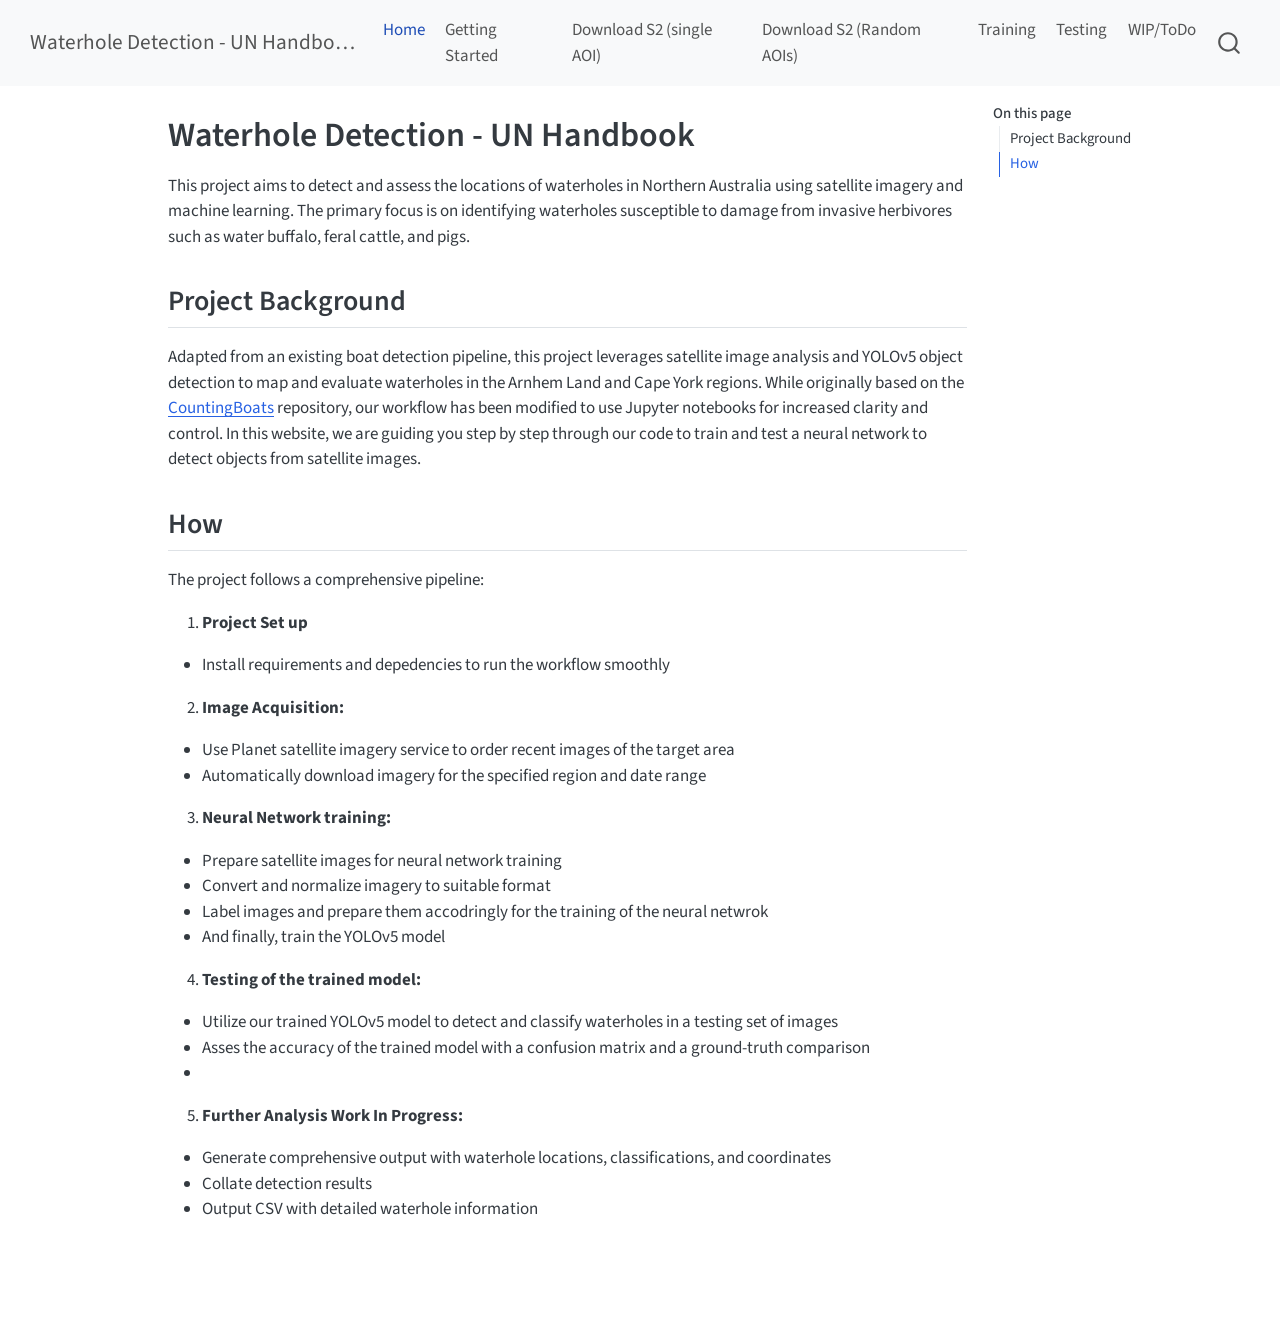
==== commit c3abab46: "Merge branch 'development' of https://github.com/swforrest/WaterholeDetection_UN-Handbook into devel" ====
--- a/docs/index.html
+++ b/docs/index.html
@@ -2,13 +2,16 @@
 <html xmlns="http://www.w3.org/1999/xhtml" lang="en" xml:lang="en"><head>
 
 <meta charset="utf-8">
-<meta name="generator" content="quarto-1.8.24">
+<meta name="generator" content="quarto-1.9.37">
 
 <meta name="viewport" content="width=device-width, initial-scale=1.0, user-scalable=yes">
 
 
 <title>Waterhole Detection - UN Handbook</title>
 <style>
+/* Default styles provided by pandoc.
+** See https://pandoc.org/MANUAL.html#variables-for-html for config info.
+*/
 code{white-space: pre-wrap;}
 span.smallcaps{font-variant: small-caps;}
 div.columns{display: flex; gap: min(4vw, 1.5em);}
@@ -33,15 +36,14 @@
 <link href="./icon.png" rel="icon" type="image/png">
 <script src="site_libs/quarto-html/quarto.js" type="module"></script>
 <script src="site_libs/quarto-html/tabsets/tabsets.js" type="module"></script>
-<script src="site_libs/quarto-html/axe/axe-check.js" type="module"></script>
 <script src="site_libs/quarto-html/popper.min.js"></script>
 <script src="site_libs/quarto-html/tippy.umd.min.js"></script>
 <script src="site_libs/quarto-html/anchor.min.js"></script>
 <link href="site_libs/quarto-html/tippy.css" rel="stylesheet">
-<link href="site_libs/quarto-html/quarto-syntax-highlighting-dc55a5b9e770e841cd82e46aadbfb9b0.css" rel="stylesheet" id="quarto-text-highlighting-styles">
+<link href="site_libs/quarto-html/quarto-syntax-highlighting-7f8f88aac4f3542376d5c11b86a4c14d.css" rel="stylesheet" id="quarto-text-highlighting-styles">
 <script src="site_libs/bootstrap/bootstrap.min.js"></script>
 <link href="site_libs/bootstrap/bootstrap-icons.css" rel="stylesheet">
-<link href="site_libs/bootstrap/bootstrap-5b4ad623e5705c0698d39aec6f10cf02.min.css" rel="stylesheet" append-hash="true" id="quarto-bootstrap" data-mode="light">
+<link href="site_libs/bootstrap/bootstrap-158031087360bce0ff56dc785ce39e06.min.css" rel="stylesheet" append-hash="true" id="quarto-bootstrap" data-mode="light">
 <script id="quarto-search-options" type="application/json">{
   "location": "navbar",
   "copy-button": false,
@@ -81,8 +83,6 @@
     <nav class="navbar navbar-expand-lg " data-bs-theme="dark">
       <div class="navbar-container container-fluid">
       <div class="navbar-brand-container mx-auto">
-    <a href="./index.html" class="navbar-brand navbar-brand-logo">
-    </a>
     <a class="navbar-brand" href="./index.html">
     <span class="navbar-title">Waterhole Detection - UN Handbook</span>
     </a>
@@ -103,7 +103,11 @@
   </li>  
   <li class="nav-item">
     <a class="nav-link" href="./S2_download_GEE.html"> 
-<span class="menu-text">Download Sentinel-2 Images</span></a>
+<span class="menu-text">Download S2 (single AOI)</span></a>
+  </li>  
+  <li class="nav-item">
+    <a class="nav-link" href="./S2_download_GEE_random_sampling.html"> 
+<span class="menu-text">Download S2 (Random AOIs)</span></a>
   </li>  
   <li class="nav-item">
     <a class="nav-link" href="./From_tif_to_trainable_S2_UN.html"> 
--- a/docs/site_libs/quarto-html/quarto-syntax-highlighting-7f8f88aac4f3542376d5c11b86a4c14d.css
+++ b/docs/site_libs/quarto-html/quarto-syntax-highlighting-7f8f88aac4f3542376d5c11b86a4c14d.css
@@ -0,0 +1,236 @@
+/* quarto syntax highlight colors */
+:root {
+  --quarto-hl-ot-color: #003B4F;
+  --quarto-hl-at-color: #657422;
+  --quarto-hl-ss-color: #20794D;
+  --quarto-hl-an-color: #5E5E5E;
+  --quarto-hl-fu-color: #4758AB;
+  --quarto-hl-st-color: #20794D;
+  --quarto-hl-cf-color: #003B4F;
+  --quarto-hl-op-color: #5E5E5E;
+  --quarto-hl-er-color: #AD0000;
+  --quarto-hl-bn-color: #AD0000;
+  --quarto-hl-al-color: #AD0000;
+  --quarto-hl-va-color: #111111;
+  --quarto-hl-bu-color: inherit;
+  --quarto-hl-ex-color: inherit;
+  --quarto-hl-pp-color: #AD0000;
+  --quarto-hl-in-color: #5E5E5E;
+  --quarto-hl-vs-color: #20794D;
+  --quarto-hl-wa-color: #5E5E5E;
+  --quarto-hl-do-color: #5E5E5E;
+  --quarto-hl-im-color: #00769E;
+  --quarto-hl-ch-color: #20794D;
+  --quarto-hl-dt-color: #AD0000;
+  --quarto-hl-fl-color: #AD0000;
+  --quarto-hl-co-color: #5E5E5E;
+  --quarto-hl-cv-color: #5E5E5E;
+  --quarto-hl-cn-color: #8f5902;
+  --quarto-hl-sc-color: #5E5E5E;
+  --quarto-hl-dv-color: #AD0000;
+  --quarto-hl-kw-color: #003B4F;
+}
+
+/* other quarto variables */
+:root {
+  --quarto-font-monospace: SFMono-Regular, Menlo, Monaco, Consolas, "Liberation Mono", "Courier New", monospace;
+}
+
+/* syntax highlight based on Pandoc's rules */
+pre > code.sourceCode > span {
+  color: #003B4F;
+}
+
+code.sourceCode > span {
+  color: #003B4F;
+}
+
+div.sourceCode,
+div.sourceCode pre.sourceCode {
+  color: #003B4F;
+}
+
+/* Normal */
+code span {
+  color: #003B4F;
+}
+
+/* Alert */
+code span.al {
+  color: #AD0000;
+  font-style: inherit;
+}
+
+/* Annotation */
+code span.an {
+  color: #5E5E5E;
+  font-style: inherit;
+}
+
+/* Attribute */
+code span.at {
+  color: #657422;
+  font-style: inherit;
+}
+
+/* BaseN */
+code span.bn {
+  color: #AD0000;
+  font-style: inherit;
+}
+
+/* BuiltIn */
+code span.bu {
+  font-style: inherit;
+}
+
+/* ControlFlow */
+code span.cf {
+  color: #003B4F;
+  font-weight: bold;
+  font-style: inherit;
+}
+
+/* Char */
+code span.ch {
+  color: #20794D;
+  font-style: inherit;
+}
+
+/* Constant */
+code span.cn {
+  color: #8f5902;
+  font-style: inherit;
+}
+
+/* Comment */
+code span.co {
+  color: #5E5E5E;
+  font-style: inherit;
+}
+
+/* CommentVar */
+code span.cv {
+  color: #5E5E5E;
+  font-style: italic;
+}
+
+/* Documentation */
+code span.do {
+  color: #5E5E5E;
+  font-style: italic;
+}
+
+/* DataType */
+code span.dt {
+  color: #AD0000;
+  font-style: inherit;
+}
+
+/* DecVal */
+code span.dv {
+  color: #AD0000;
+  font-style: inherit;
+}
+
+/* Error */
+code span.er {
+  color: #AD0000;
+  font-style: inherit;
+}
+
+/* Extension */
+code span.ex {
+  font-style: inherit;
+}
+
+/* Float */
+code span.fl {
+  color: #AD0000;
+  font-style: inherit;
+}
+
+/* Function */
+code span.fu {
+  color: #4758AB;
+  font-style: inherit;
+}
+
+/* Import */
+code span.im {
+  color: #00769E;
+  font-style: inherit;
+}
+
+/* Information */
+code span.in {
+  color: #5E5E5E;
+  font-style: inherit;
+}
+
+/* Keyword */
+code span.kw {
+  color: #003B4F;
+  font-weight: bold;
+  font-style: inherit;
+}
+
+/* Operator */
+code span.op {
+  color: #5E5E5E;
+  font-style: inherit;
+}
+
+/* Other */
+code span.ot {
+  color: #003B4F;
+  font-style: inherit;
+}
+
+/* Preprocessor */
+code span.pp {
+  color: #AD0000;
+  font-style: inherit;
+}
+
+/* SpecialChar */
+code span.sc {
+  color: #5E5E5E;
+  font-style: inherit;
+}
+
+/* SpecialString */
+code span.ss {
+  color: #20794D;
+  font-style: inherit;
+}
+
+/* String */
+code span.st {
+  color: #20794D;
+  font-style: inherit;
+}
+
+/* Variable */
+code span.va {
+  color: #111111;
+  font-style: inherit;
+}
+
+/* VerbatimString */
+code span.vs {
+  color: #20794D;
+  font-style: inherit;
+}
+
+/* Warning */
+code span.wa {
+  color: #5E5E5E;
+  font-style: italic;
+}
+
+.prevent-inlining {
+  content: "</";
+}
+
+/*# sourceMappingURL=789ad8cd35626ba772517505b42a116e.css.map */
